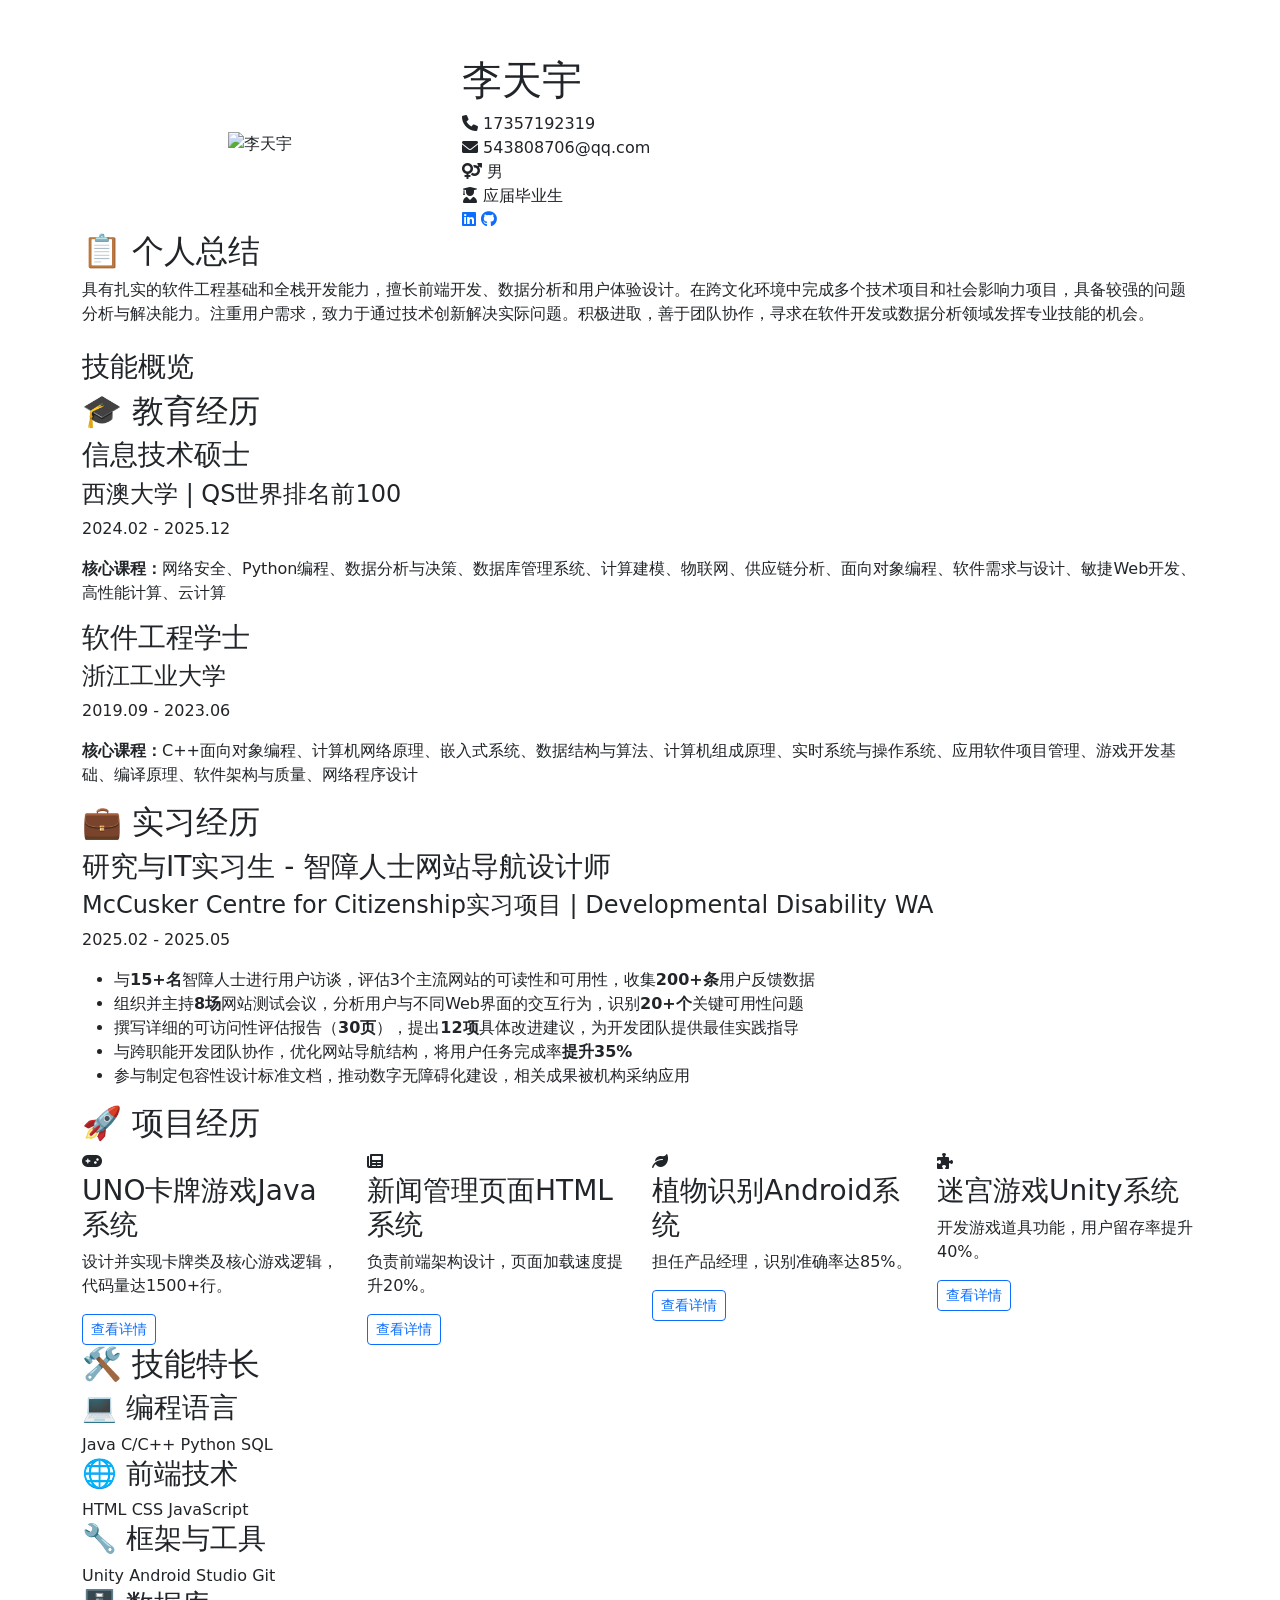
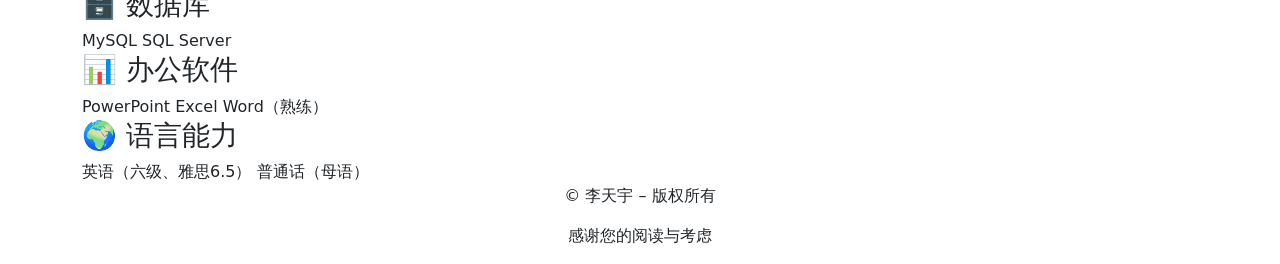
==== index.html @ e93a4bd9 "Update index.html" ====
<!DOCTYPE html>
<html lang="zh-CN">
<head>
    <meta charset="UTF-8">
    <meta name="viewport" content="width=device-width, initial-scale=1.0">
    <title>李天宇 - 个人简历</title>
    <!-- Bootstrap CSS -->
    <link href="https://cdn.jsdelivr.net/npm/bootstrap@5.3.0-alpha1/dist/css/bootstrap.min.css" rel="stylesheet">
    <!-- Font Awesome -->
    <link rel="stylesheet" href="https://cdnjs.cloudflare.com/ajax/libs/font-awesome/6.0.0/css/all.min.css">
    <!-- Custom CSS -->
    <link rel="stylesheet" href="css/style.css">
    <link rel="stylesheet" href="css/cv.css">
</head>
<body>
    <nav class="navbar navbar-expand-lg navbar-dark">
        <div class="container">
            <a class="navbar-brand" href="index.html">个人简历</a>
            <button class="navbar-toggler" type="button" data-bs-toggle="collapse" data-bs-target="#navbarNav" aria-controls="navbarNav" aria-expanded="false" aria-label="Toggle navigation">
                <span class="navbar-toggler-icon"></span>
            </button>
            <div class="collapse navbar-collapse" id="navbarNav">
                <ul class="navbar-nav ms-auto">
                    <li class="nav-item">
                        <a class="nav-link active" href="index.html">中文简历</a>
                    </li>
                    <li class="nav-item">
                        <a class="nav-link" href="cv.html">English CV</a>
                    </li>
                </ul>
            </div>
        </div>
    </nav>

    <div class="cv-container">
        <header class="cv-header">
            <div class="container">
                <div class="row align-items-center">
                    <div class="col-md-4 text-center">
                        <div class="profile-image-container">
                            <img src="img/profile.jpg" alt="李天宇" class="profile-image" id="profileImageCn">
                        </div>
                    </div>
                    <div class="col-md-8">
                        <h1 class="cv-name">李天宇</h1>
                        <div class="contact-info">
                            <div class="contact-item">
                                <i class="fas fa-phone"></i>
                                <span>17357192319</span>
                            </div>
                            <div class="contact-item">
                                <i class="fas fa-envelope"></i>
                                <span>543808706@qq.com</span>
                            </div>
                            <div class="contact-item">
                                <i class="fas fa-venus-mars"></i>
                                <span>男</span>
                            </div>
                            <div class="contact-item">
                                <i class="fas fa-user-graduate"></i>
                                <span>应届毕业生</span>
                            </div>
                        </div>
                        <div class="social-links">
                            <a href="#" class="social-link" title="LinkedIn"><i class="fab fa-linkedin"></i></a>
                            <a href="#" class="social-link" title="GitHub"><i class="fab fa-github"></i></a>
                        </div>
                    </div>
                </div>
            </div>
        </header>

        <main class="cv-main">
            <div class="container">
                <div class="row">
                    <div class="col-lg-12">
                        <section class="cv-section" id="personal-summary">
                            <h2 class="section-title">📋 个人总结</h2>
                            <div class="section-content">
                                <p>具有扎实的软件工程基础和全栈开发能力，擅长前端开发、数据分析和用户体验设计。在跨文化环境中完成多个技术项目和社会影响力项目，具备较强的问题分析与解决能力。注重用户需求，致力于通过技术创新解决实际问题。积极进取，善于团队协作，寻求在软件开发或数据分析领域发挥专业技能的机会。</p>
                                
                                <div class="skills-visualization mt-4">
                                    <h3>技能概览</h3>
                                    <div class="skill-bars" id="skillBarsCn">
                                        <!-- Skill bars will be generated by JavaScript -->
                                    </div>
                                </div>
                            </div>
                        </section>

                        <section class="cv-section" id="education">
                            <h2 class="section-title">🎓 教育经历</h2>
                            <div class="section-content">
                                <div class="timeline">
                                    <div class="timeline-item">
                                        <div class="timeline-marker"></div>
                                        <div class="timeline-content">
                                            <h3>信息技术硕士</h3>
                                            <h4>西澳大学 | QS世界排名前100</h4>
                                            <p class="timeline-date">2024.02 - 2025.12</p>
                                            <p><strong>核心课程：</strong>网络安全、Python编程、数据分析与决策、数据库管理系统、计算建模、物联网、供应链分析、面向对象编程、软件需求与设计、敏捷Web开发、高性能计算、云计算</p>
                                        </div>
                                    </div>
                                    <div class="timeline-item">
                                        <div class="timeline-marker"></div>
                                        <div class="timeline-content">
                                            <h3>软件工程学士</h3>
                                            <h4>浙江工业大学</h4>
                                            <p class="timeline-date">2019.09 - 2023.06</p>
                                            <p><strong>核心课程：</strong>C++面向对象编程、计算机网络原理、嵌入式系统、数据结构与算法、计算机组成原理、实时系统与操作系统、应用软件项目管理、游戏开发基础、编译原理、软件架构与质量、网络程序设计</p>
                                        </div>
                                    </div>
                                </div>
                            </div>
                        </section>

                        <section class="cv-section" id="work-experience">
                            <h2 class="section-title">💼 实习经历</h2>
                            <div class="section-content">
                                <div class="experience-item">
                                    <div class="experience-header">
                                        <h3>研究与IT实习生 - 智障人士网站导航设计师</h3>
                                        <h4>McCusker Centre for Citizenship实习项目 | Developmental Disability WA</h4>
                                        <p class="experience-date">2025.02 - 2025.05</p>
                                    </div>
                                    <ul class="experience-details">
                                        <li>与<strong>15+名</strong>智障人士进行用户访谈，评估3个主流网站的可读性和可用性，收集<strong>200+条</strong>用户反馈数据</li>
                                        <li>组织并主持<strong>8场</strong>网站测试会议，分析用户与不同Web界面的交互行为，识别<strong>20+个</strong>关键可用性问题</li>
                                        <li>撰写详细的可访问性评估报告（<strong>30页</strong>），提出<strong>12项</strong>具体改进建议，为开发团队提供最佳实践指导</li>
                                        <li>与跨职能开发团队协作，优化网站导航结构，将用户任务完成率<strong>提升35%</strong></li>
                                        <li>参与制定包容性设计标准文档，推动数字无障碍化建设，相关成果被机构采纳应用</li>
                                    </ul>
                                </div>
                            </div>
                        </section>

                        <section class="cv-section" id="projects">
                            <h2 class="section-title">🚀 项目经历</h2>
                            <div class="section-content">
                                <div class="row project-gallery">
                                    <div class="col-md-6 col-lg-3">
                                        <div class="project-card" data-project="uno">
                                            <div class="project-icon">
                                                <i class="fas fa-gamepad"></i>
                                            </div>
                                            <h3>UNO卡牌游戏Java系统</h3>
                                            <p class="project-preview">设计并实现卡牌类及核心游戏逻辑，代码量达1500+行。</p>
                                            <button class="btn btn-outline-primary btn-sm project-details-btn">查看详情</button>
                                        </div>
                                    </div>
                                    <div class="col-md-6 col-lg-3">
                                        <div class="project-card" data-project="news">
                                            <div class="project-icon">
                                                <i class="fas fa-newspaper"></i>
                                            </div>
                                            <h3>新闻管理页面HTML系统</h3>
                                            <p class="project-preview">负责前端架构设计，页面加载速度提升20%。</p>
                                            <button class="btn btn-outline-primary btn-sm project-details-btn">查看详情</button>
                                        </div>
                                    </div>
                                    <div class="col-md-6 col-lg-3">
                                        <div class="project-card" data-project="plant">
                                            <div class="project-icon">
                                                <i class="fas fa-leaf"></i>
                                            </div>
                                            <h3>植物识别Android系统</h3>
                                            <p class="project-preview">担任产品经理，识别准确率达85%。</p>
                                            <button class="btn btn-outline-primary btn-sm project-details-btn">查看详情</button>
                                        </div>
                                    </div>
                                    <div class="col-md-6 col-lg-3">
                                        <div class="project-card" data-project="maze">
                                            <div class="project-icon">
                                                <i class="fas fa-puzzle-piece"></i>
                                            </div>
                                            <h3>迷宫游戏Unity系统</h3>
                                            <p class="project-preview">开发游戏道具功能，用户留存率提升40%。</p>
                                            <button class="btn btn-outline-primary btn-sm project-details-btn">查看详情</button>
                                        </div>
                                    </div>
                                </div>
                                
                                <!-- Project Details Modal -->
                                <div class="modal fade" id="projectModalCn" tabindex="-1" aria-labelledby="projectModalLabelCn" aria-hidden="true">
                                    <div class="modal-dialog modal-lg">
                                        <div class="modal-content">
                                            <div class="modal-header">
                                                <h5 class="modal-title" id="projectModalLabelCn">项目详情</h5>
                                                <button type="button" class="btn-close" data-bs-dismiss="modal" aria-label="Close"></button>
                                            </div>
                                            <div class="modal-body" id="projectModalBodyCn">
                                                <!-- Project details will be loaded here -->
                                            </div>
                                        </div>
                                    </div>
                                </div>
                            </div>
                        </section>

                        <section class="cv-section" id="skills">
                            <h2 class="section-title">🛠 技能特长</h2>
                            <div class="section-content">
                                <div class="skills-container">
                                    <div class="skill-category">
                                        <h3>💻 编程语言</h3>
                                        <div class="skill-tags">
                                            <span class="skill-tag">Java</span>
                                            <span class="skill-tag">C/C++</span>
                                            <span class="skill-tag">Python</span>
                                            <span class="skill-tag">SQL</span>
                                        </div>
                                    </div>
                                    <div class="skill-category">
                                        <h3>🌐 前端技术</h3>
                                        <div class="skill-tags">
                                            <span class="skill-tag">HTML</span>
                                            <span class="skill-tag">CSS</span>
                                            <span class="skill-tag">JavaScript</span>
                                        </div>
                                    </div>
                                    <div class="skill-category">
                                        <h3>🔧 框架与工具</h3>
                                        <div class="skill-tags">
                                            <span class="skill-tag">Unity</span>
                                            <span class="skill-tag">Android Studio</span>
                                            <span class="skill-tag">Git</span>
                                        </div>
                                    </div>
                                    <div class="skill-category">
                                        <h3>🗄 数据库</h3>
                                        <div class="skill-tags">
                                            <span class="skill-tag">MySQL</span>
                                            <span class="skill-tag">SQL Server</span>
                                        </div>
                                    </div>
                                    <div class="skill-category">
                                        <h3>📊 办公软件</h3>
                                        <div class="skill-tags">
                                            <span class="skill-tag">PowerPoint</span>
                                            <span class="skill-tag">Excel</span>
                                            <span class="skill-tag">Word（熟练）</span>
                                        </div>
                                    </div>
                                    <div class="skill-category">
                                        <h3>🌍 语言能力</h3>
                                        <div class="skill-tags">
                                            <span class="skill-tag">英语（六级、雅思6.5）</span>
                                            <span class="skill-tag">普通话（母语）</span>
                                        </div>
                                    </div>
                                </div>
                                </div>
                            </div>
                        </section>
                    </div>
                </div>
            </div>
        </main>

        <footer class="footer">
            <div class="container text-center">
                <p>&copy; 李天宇 – 版权所有</p>
                <p class="mt-2">感谢您的阅读与考虑</p>
            </div>
        </footer>
    </div>

    <!-- Bootstrap JS Bundle with Popper -->
    <script src="https://cdn.jsdelivr.net/npm/bootstrap@5.3.0-alpha1/dist/js/bootstrap.bundle.min.js"></script>
    <!-- jQuery -->
    <script src="https://code.jquery.com/jquery-3.6.0.min.js"></script>
    <!-- Custom JS -->
    <script src="js/index.js"></script>
</body>

</html>
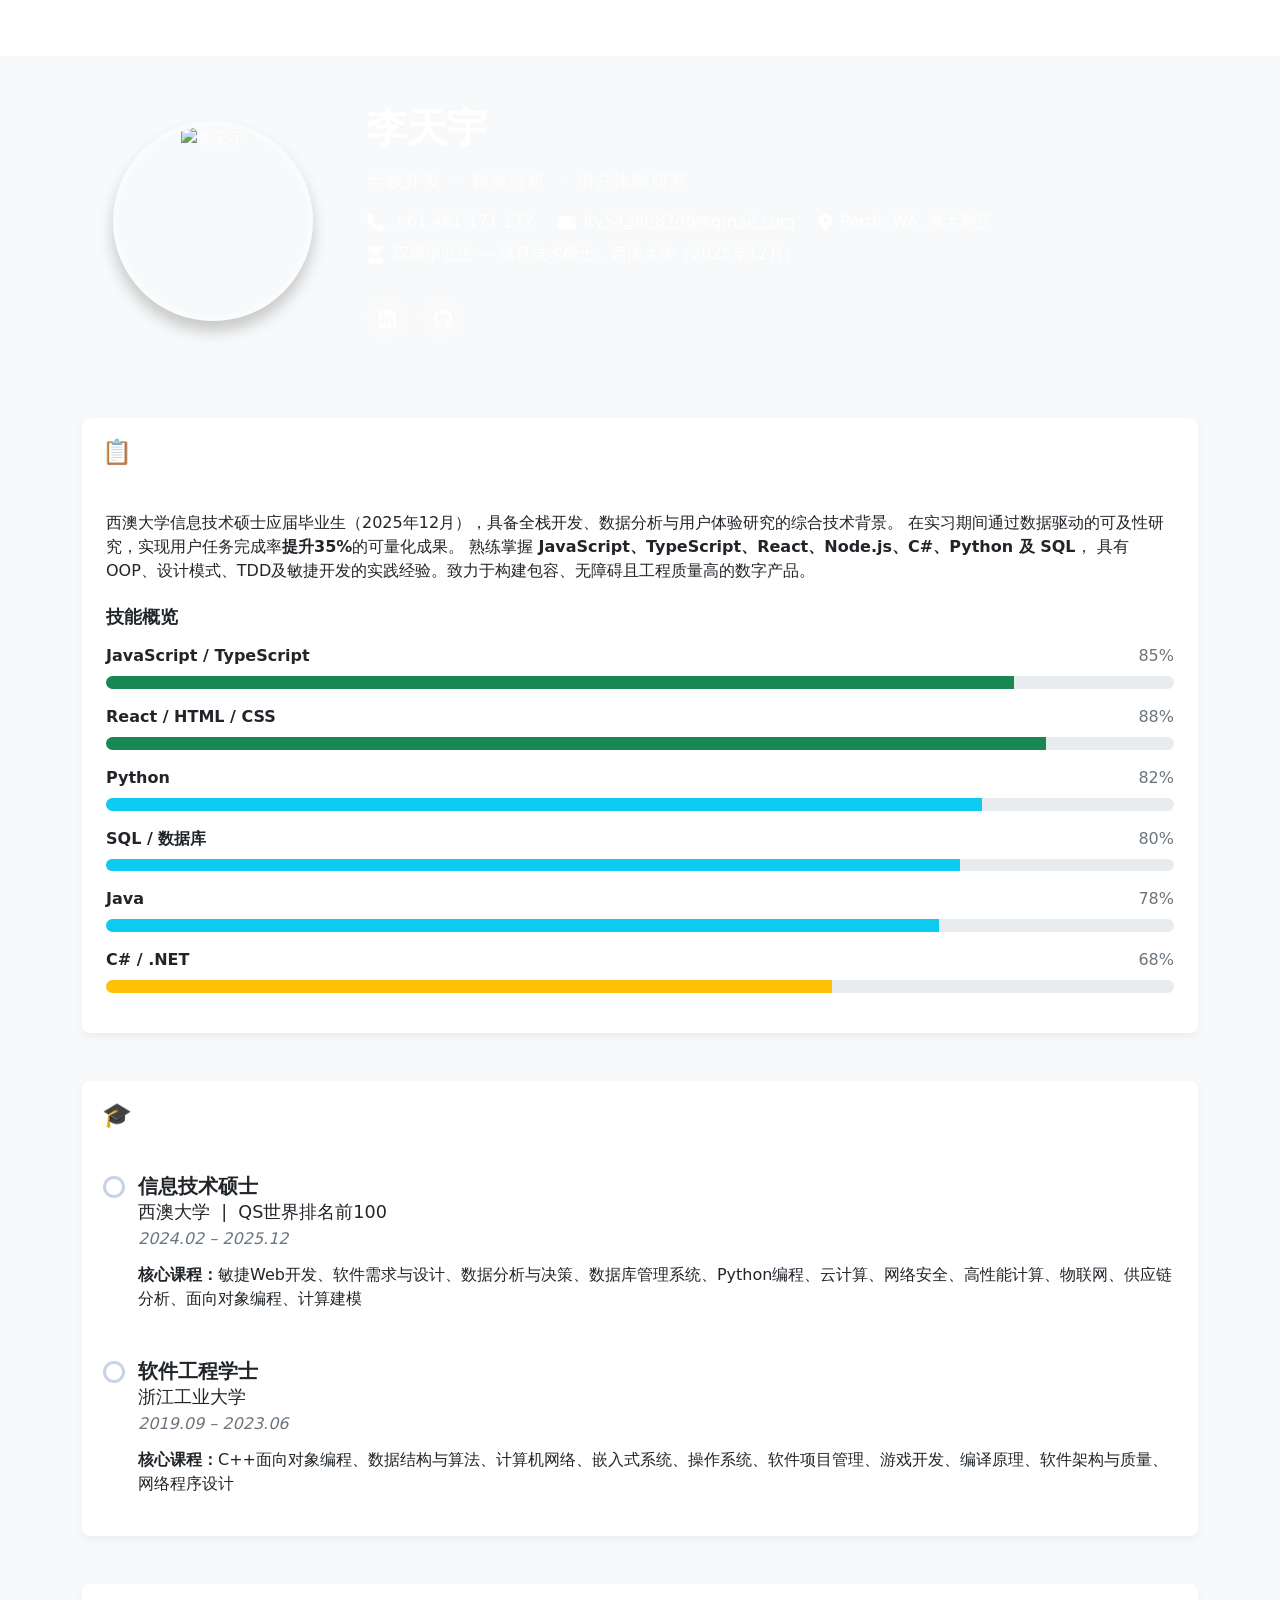
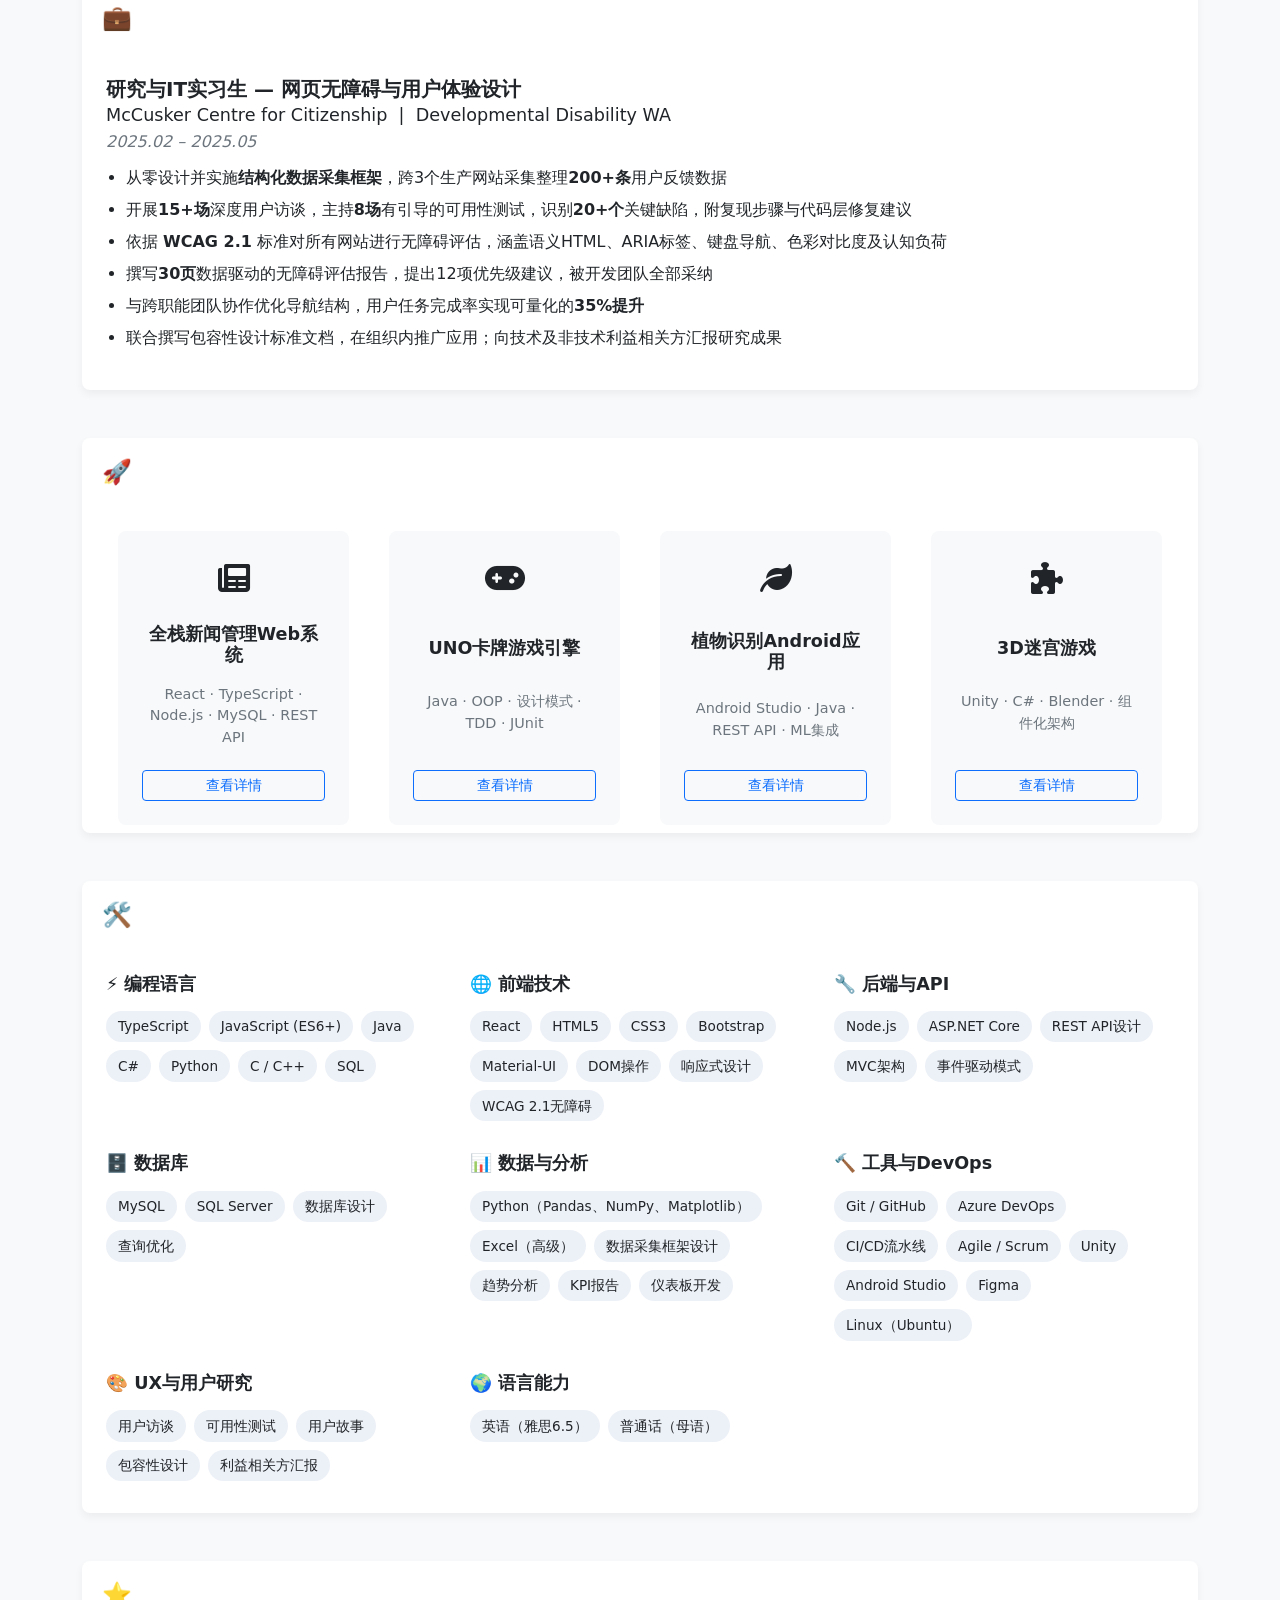
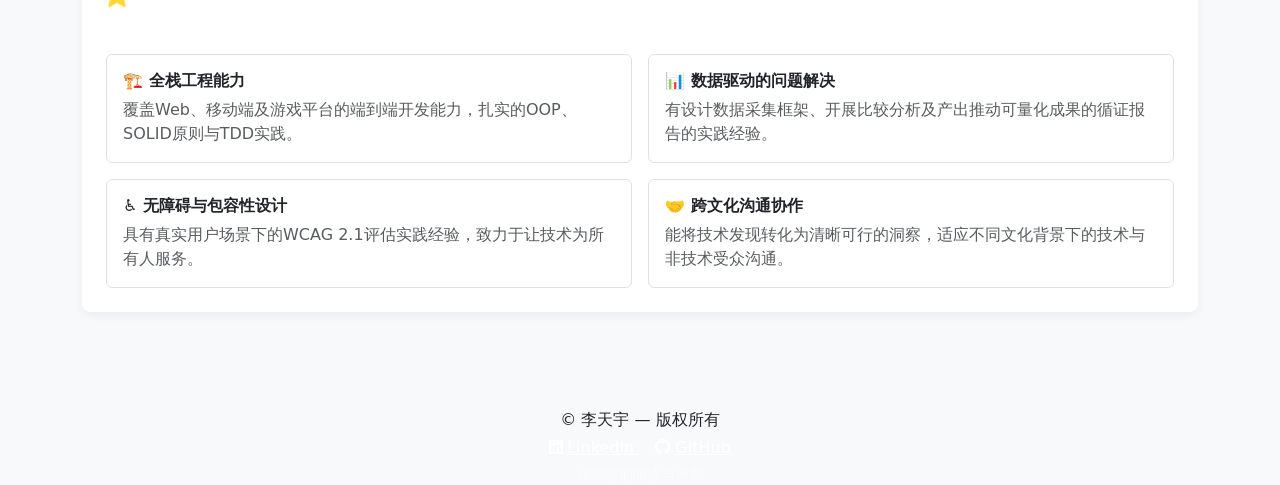
==== commit 8919bb88: "Update print statement from 'Hello' to 'Goodbye'" ====
--- a/index.html
+++ b/index.html
@@ -4,11 +4,8 @@
     <meta charset="UTF-8">
     <meta name="viewport" content="width=device-width, initial-scale=1.0">
     <title>李天宇 - 个人简历</title>
-    <!-- Bootstrap CSS -->
     <link href="https://cdn.jsdelivr.net/npm/bootstrap@5.3.0-alpha1/dist/css/bootstrap.min.css" rel="stylesheet">
-    <!-- Font Awesome -->
     <link rel="stylesheet" href="https://cdnjs.cloudflare.com/ajax/libs/font-awesome/6.0.0/css/all.min.css">
-    <!-- Custom CSS -->
     <link rel="stylesheet" href="css/style.css">
     <link rel="stylesheet" href="css/cv.css">
 </head>
@@ -16,17 +13,14 @@
     <nav class="navbar navbar-expand-lg navbar-dark">
         <div class="container">
             <a class="navbar-brand" href="index.html">个人简历</a>
-            <button class="navbar-toggler" type="button" data-bs-toggle="collapse" data-bs-target="#navbarNav" aria-controls="navbarNav" aria-expanded="false" aria-label="Toggle navigation">
+            <button class="navbar-toggler" type="button" data-bs-toggle="collapse" data-bs-target="#navbarNav"
+                aria-controls="navbarNav" aria-expanded="false" aria-label="Toggle navigation">
                 <span class="navbar-toggler-icon"></span>
             </button>
             <div class="collapse navbar-collapse" id="navbarNav">
                 <ul class="navbar-nav ms-auto">
-                    <li class="nav-item">
-                        <a class="nav-link active" href="index.html">中文简历</a>
-                    </li>
-                    <li class="nav-item">
-                        <a class="nav-link" href="cv.html">English CV</a>
-                    </li>
+                    <li class="nav-item"><a class="nav-link active" href="index.html">中文简历</a></li>
+                    <li class="nav-item"><a class="nav-link" href="cv.html">English CV</a></li>
                 </ul>
             </div>
         </div>
@@ -36,34 +30,39 @@
         <header class="cv-header">
             <div class="container">
                 <div class="row align-items-center">
-                    <div class="col-md-4 text-center">
+                    <div class="col-md-3 text-center mb-3 mb-md-0">
                         <div class="profile-image-container">
                             <img src="img/profile.jpg" alt="李天宇" class="profile-image" id="profileImageCn">
                         </div>
                     </div>
-                    <div class="col-md-8">
+                    <div class="col-md-9">
                         <h1 class="cv-name">李天宇</h1>
+                        <p class="cv-tagline mb-3">全栈开发 &nbsp;·&nbsp; 数据分析 &nbsp;·&nbsp; 用户体验研究</p>
                         <div class="contact-info">
                             <div class="contact-item">
                                 <i class="fas fa-phone"></i>
-                                <span>17357192319</span>
+                                <span>+61 461 171 177</span>
                             </div>
                             <div class="contact-item">
                                 <i class="fas fa-envelope"></i>
-                                <span>543808706@qq.com</span>
+                                <a href="mailto:lty543808706@gmail.com" style="color:inherit;">lty543808706@gmail.com</a>
                             </div>
                             <div class="contact-item">
-                                <i class="fas fa-venus-mars"></i>
-                                <span>男</span>
+                                <i class="fas fa-map-marker-alt"></i>
+                                <span>Perth, WA, 澳大利亚</span>
                             </div>
                             <div class="contact-item">
                                 <i class="fas fa-user-graduate"></i>
-                                <span>应届毕业生</span>
+                                <span>应届毕业生 — 信息技术硕士，西澳大学（2025年12月）</span>
                             </div>
                         </div>
-                        <div class="social-links">
-                            <a href="#" class="social-link" title="LinkedIn"><i class="fab fa-linkedin"></i></a>
-                            <a href="#" class="social-link" title="GitHub"><i class="fab fa-github"></i></a>
+                        <div class="social-links mt-2">
+                            <a href="https://www.linkedin.com/in/tianyu-li-7a562b31b" target="_blank" rel="noopener" class="social-link" title="LinkedIn">
+                                <i class="fab fa-linkedin"></i>
+                            </a>
+                            <a href="https://github.com/543808706" target="_blank" rel="noopener" class="social-link" title="GitHub — 543808706 (lty)">
+                                <i class="fab fa-github"></i>
+                            </a>
                         </div>
                     </div>
                 </div>
@@ -74,20 +73,25 @@
             <div class="container">
                 <div class="row">
                     <div class="col-lg-12">
-                        <section class="cv-section" id="personal-summary">
+
+                        <!-- 个人总结 -->
+                        <section class="cv-section fade-in" id="personal-summary">
                             <h2 class="section-title">📋 个人总结</h2>
                             <div class="section-content">
-                                <p>具有扎实的软件工程基础和全栈开发能力，擅长前端开发、数据分析和用户体验设计。在跨文化环境中完成多个技术项目和社会影响力项目，具备较强的问题分析与解决能力。注重用户需求，致力于通过技术创新解决实际问题。积极进取，善于团队协作，寻求在软件开发或数据分析领域发挥专业技能的机会。</p>
-                                
+                                <p>
+                                    西澳大学信息技术硕士应届毕业生（2025年12月），具备全栈开发、数据分析与用户体验研究的综合技术背景。
+                                    在实习期间通过数据驱动的可及性研究，实现用户任务完成率<strong>提升35%</strong>的可量化成果。
+                                    熟练掌握 <strong>JavaScript、TypeScript、React、Node.js、C#、Python 及 SQL</strong>，
+                                    具有OOP、设计模式、TDD及敏捷开发的实践经验。致力于构建包容、无障碍且工程质量高的数字产品。
+                                </p>
                                 <div class="skills-visualization mt-4">
                                     <h3>技能概览</h3>
-                                    <div class="skill-bars" id="skillBarsCn">
-                                        <!-- Skill bars will be generated by JavaScript -->
-                                    </div>
-                                </div>
-                            </div>
-                        </section>
-
+                                    <div class="skill-bars" id="skillBarsCn"></div>
+                                </div>
+                            </div>
+                        </section>
+
+                        <!-- 教育经历 -->
                         <section class="cv-section" id="education">
                             <h2 class="section-title">🎓 教育经历</h2>
                             <div class="section-content">
@@ -96,9 +100,9 @@
                                         <div class="timeline-marker"></div>
                                         <div class="timeline-content">
                                             <h3>信息技术硕士</h3>
-                                            <h4>西澳大学 | QS世界排名前100</h4>
-                                            <p class="timeline-date">2024.02 - 2025.12</p>
-                                            <p><strong>核心课程：</strong>网络安全、Python编程、数据分析与决策、数据库管理系统、计算建模、物联网、供应链分析、面向对象编程、软件需求与设计、敏捷Web开发、高性能计算、云计算</p>
+                                            <h4>西澳大学 &nbsp;|&nbsp; QS世界排名前100</h4>
+                                            <p class="timeline-date">2024.02 – 2025.12</p>
+                                            <p><strong>核心课程：</strong>敏捷Web开发、软件需求与设计、数据分析与决策、数据库管理系统、Python编程、云计算、网络安全、高性能计算、物联网、供应链分析、面向对象编程、计算建模</p>
                                         </div>
                                     </div>
                                     <div class="timeline-item">
@@ -106,81 +110,75 @@
                                         <div class="timeline-content">
                                             <h3>软件工程学士</h3>
                                             <h4>浙江工业大学</h4>
-                                            <p class="timeline-date">2019.09 - 2023.06</p>
-                                            <p><strong>核心课程：</strong>C++面向对象编程、计算机网络原理、嵌入式系统、数据结构与算法、计算机组成原理、实时系统与操作系统、应用软件项目管理、游戏开发基础、编译原理、软件架构与质量、网络程序设计</p>
-                                        </div>
-                                    </div>
-                                </div>
-                            </div>
-                        </section>
-
+                                            <p class="timeline-date">2019.09 – 2023.06</p>
+                                            <p><strong>核心课程：</strong>C++面向对象编程、数据结构与算法、计算机网络、嵌入式系统、操作系统、软件项目管理、游戏开发、编译原理、软件架构与质量、网络程序设计</p>
+                                        </div>
+                                    </div>
+                                </div>
+                            </div>
+                        </section>
+
+                        <!-- 实习经历 -->
                         <section class="cv-section" id="work-experience">
                             <h2 class="section-title">💼 实习经历</h2>
                             <div class="section-content">
                                 <div class="experience-item">
                                     <div class="experience-header">
-                                        <h3>研究与IT实习生 - 智障人士网站导航设计师</h3>
-                                        <h4>McCusker Centre for Citizenship实习项目 | Developmental Disability WA</h4>
-                                        <p class="experience-date">2025.02 - 2025.05</p>
+                                        <h3>研究与IT实习生 — 网页无障碍与用户体验设计</h3>
+                                        <h4>McCusker Centre for Citizenship &nbsp;|&nbsp; Developmental Disability WA</h4>
+                                        <p class="experience-date">2025.02 – 2025.05</p>
                                     </div>
                                     <ul class="experience-details">
-                                        <li>与<strong>15+名</strong>智障人士进行用户访谈，评估3个主流网站的可读性和可用性，收集<strong>200+条</strong>用户反馈数据</li>
-                                        <li>组织并主持<strong>8场</strong>网站测试会议，分析用户与不同Web界面的交互行为，识别<strong>20+个</strong>关键可用性问题</li>
-                                        <li>撰写详细的可访问性评估报告（<strong>30页</strong>），提出<strong>12项</strong>具体改进建议，为开发团队提供最佳实践指导</li>
-                                        <li>与跨职能开发团队协作，优化网站导航结构，将用户任务完成率<strong>提升35%</strong></li>
-                                        <li>参与制定包容性设计标准文档，推动数字无障碍化建设，相关成果被机构采纳应用</li>
+                                        <li>从零设计并实施<strong>结构化数据采集框架</strong>，跨3个生产网站采集整理<strong>200+条</strong>用户反馈数据</li>
+                                        <li>开展<strong>15+场</strong>深度用户访谈，主持<strong>8场</strong>有引导的可用性测试，识别<strong>20+个</strong>关键缺陷，附复现步骤与代码层修复建议</li>
+                                        <li>依据 <strong>WCAG 2.1</strong> 标准对所有网站进行无障碍评估，涵盖语义HTML、ARIA标签、键盘导航、色彩对比度及认知负荷</li>
+                                        <li>撰写<strong>30页</strong>数据驱动的无障碍评估报告，提出12项优先级建议，被开发团队全部采纳</li>
+                                        <li>与跨职能团队协作优化导航结构，用户任务完成率实现可量化的<strong>35%提升</strong></li>
+                                        <li>联合撰写包容性设计标准文档，在组织内推广应用；向技术及非技术利益相关方汇报研究成果</li>
                                     </ul>
                                 </div>
                             </div>
                         </section>
 
+                        <!-- 项目经历 -->
                         <section class="cv-section" id="projects">
                             <h2 class="section-title">🚀 项目经历</h2>
                             <div class="section-content">
                                 <div class="row project-gallery">
                                     <div class="col-md-6 col-lg-3">
+                                        <div class="project-card" data-project="news">
+                                            <div class="project-icon"><i class="fas fa-newspaper"></i></div>
+                                            <h3>全栈新闻管理Web系统</h3>
+                                            <p class="project-preview">React · TypeScript · Node.js · MySQL · REST API</p>
+                                            <button class="btn btn-outline-primary btn-sm project-details-btn">查看详情</button>
+                                        </div>
+                                    </div>
+                                    <div class="col-md-6 col-lg-3">
                                         <div class="project-card" data-project="uno">
-                                            <div class="project-icon">
-                                                <i class="fas fa-gamepad"></i>
-                                            </div>
-                                            <h3>UNO卡牌游戏Java系统</h3>
-                                            <p class="project-preview">设计并实现卡牌类及核心游戏逻辑，代码量达1500+行。</p>
-                                            <button class="btn btn-outline-primary btn-sm project-details-btn">查看详情</button>
-                                        </div>
-                                    </div>
-                                    <div class="col-md-6 col-lg-3">
-                                        <div class="project-card" data-project="news">
-                                            <div class="project-icon">
-                                                <i class="fas fa-newspaper"></i>
-                                            </div>
-                                            <h3>新闻管理页面HTML系统</h3>
-                                            <p class="project-preview">负责前端架构设计，页面加载速度提升20%。</p>
+                                            <div class="project-icon"><i class="fas fa-gamepad"></i></div>
+                                            <h3>UNO卡牌游戏引擎</h3>
+                                            <p class="project-preview">Java · OOP · 设计模式 · TDD · JUnit</p>
                                             <button class="btn btn-outline-primary btn-sm project-details-btn">查看详情</button>
                                         </div>
                                     </div>
                                     <div class="col-md-6 col-lg-3">
                                         <div class="project-card" data-project="plant">
-                                            <div class="project-icon">
-                                                <i class="fas fa-leaf"></i>
-                                            </div>
-                                            <h3>植物识别Android系统</h3>
-                                            <p class="project-preview">担任产品经理，识别准确率达85%。</p>
+                                            <div class="project-icon"><i class="fas fa-leaf"></i></div>
+                                            <h3>植物识别Android应用</h3>
+                                            <p class="project-preview">Android Studio · Java · REST API · ML集成</p>
                                             <button class="btn btn-outline-primary btn-sm project-details-btn">查看详情</button>
                                         </div>
                                     </div>
                                     <div class="col-md-6 col-lg-3">
                                         <div class="project-card" data-project="maze">
-                                            <div class="project-icon">
-                                                <i class="fas fa-puzzle-piece"></i>
-                                            </div>
-                                            <h3>迷宫游戏Unity系统</h3>
-                                            <p class="project-preview">开发游戏道具功能，用户留存率提升40%。</p>
+                                            <div class="project-icon"><i class="fas fa-puzzle-piece"></i></div>
+                                            <h3>3D迷宫游戏</h3>
+                                            <p class="project-preview">Unity · C# · Blender · 组件化架构</p>
                                             <button class="btn btn-outline-primary btn-sm project-details-btn">查看详情</button>
                                         </div>
                                     </div>
                                 </div>
-                                
-                                <!-- Project Details Modal -->
+
                                 <div class="modal fade" id="projectModalCn" tabindex="-1" aria-labelledby="projectModalLabelCn" aria-hidden="true">
                                     <div class="modal-dialog modal-lg">
                                         <div class="modal-content">
@@ -188,70 +186,140 @@
                                                 <h5 class="modal-title" id="projectModalLabelCn">项目详情</h5>
                                                 <button type="button" class="btn-close" data-bs-dismiss="modal" aria-label="Close"></button>
                                             </div>
-                                            <div class="modal-body" id="projectModalBodyCn">
-                                                <!-- Project details will be loaded here -->
-                                            </div>
-                                        </div>
-                                    </div>
-                                </div>
-                            </div>
-                        </section>
-
+                                            <div class="modal-body" id="projectModalBodyCn"></div>
+                                        </div>
+                                    </div>
+                                </div>
+                            </div>
+                        </section>
+
+                        <!-- 技能特长 -->
                         <section class="cv-section" id="skills">
                             <h2 class="section-title">🛠 技能特长</h2>
                             <div class="section-content">
                                 <div class="skills-container">
                                     <div class="skill-category">
-                                        <h3>💻 编程语言</h3>
-                                        <div class="skill-tags">
+                                        <h3>⚡ 编程语言</h3>
+                                        <div class="skill-tags">
+                                            <span class="skill-tag">TypeScript</span>
+                                            <span class="skill-tag">JavaScript (ES6+)</span>
                                             <span class="skill-tag">Java</span>
-                                            <span class="skill-tag">C/C++</span>
+                                            <span class="skill-tag">C#</span>
                                             <span class="skill-tag">Python</span>
+                                            <span class="skill-tag">C / C++</span>
                                             <span class="skill-tag">SQL</span>
                                         </div>
                                     </div>
                                     <div class="skill-category">
                                         <h3>🌐 前端技术</h3>
                                         <div class="skill-tags">
-                                            <span class="skill-tag">HTML</span>
-                                            <span class="skill-tag">CSS</span>
-                                            <span class="skill-tag">JavaScript</span>
-                                        </div>
-                                    </div>
-                                    <div class="skill-category">
-                                        <h3>🔧 框架与工具</h3>
-                                        <div class="skill-tags">
+                                            <span class="skill-tag">React</span>
+                                            <span class="skill-tag">HTML5</span>
+                                            <span class="skill-tag">CSS3</span>
+                                            <span class="skill-tag">Bootstrap</span>
+                                            <span class="skill-tag">Material-UI</span>
+                                            <span class="skill-tag">DOM操作</span>
+                                            <span class="skill-tag">响应式设计</span>
+                                            <span class="skill-tag">WCAG 2.1无障碍</span>
+                                        </div>
+                                    </div>
+                                    <div class="skill-category">
+                                        <h3>🔧 后端与API</h3>
+                                        <div class="skill-tags">
+                                            <span class="skill-tag">Node.js</span>
+                                            <span class="skill-tag">ASP.NET Core</span>
+                                            <span class="skill-tag">REST API设计</span>
+                                            <span class="skill-tag">MVC架构</span>
+                                            <span class="skill-tag">事件驱动模式</span>
+                                        </div>
+                                    </div>
+                                    <div class="skill-category">
+                                        <h3>🗄 数据库</h3>
+                                        <div class="skill-tags">
+                                            <span class="skill-tag">MySQL</span>
+                                            <span class="skill-tag">SQL Server</span>
+                                            <span class="skill-tag">数据库设计</span>
+                                            <span class="skill-tag">查询优化</span>
+                                        </div>
+                                    </div>
+                                    <div class="skill-category">
+                                        <h3>📊 数据与分析</h3>
+                                        <div class="skill-tags">
+                                            <span class="skill-tag">Python（Pandas、NumPy、Matplotlib）</span>
+                                            <span class="skill-tag">Excel（高级）</span>
+                                            <span class="skill-tag">数据采集框架设计</span>
+                                            <span class="skill-tag">趋势分析</span>
+                                            <span class="skill-tag">KPI报告</span>
+                                            <span class="skill-tag">仪表板开发</span>
+                                        </div>
+                                    </div>
+                                    <div class="skill-category">
+                                        <h3>🔨 工具与DevOps</h3>
+                                        <div class="skill-tags">
+                                            <span class="skill-tag">Git / GitHub</span>
+                                            <span class="skill-tag">Azure DevOps</span>
+                                            <span class="skill-tag">CI/CD流水线</span>
+                                            <span class="skill-tag">Agile / Scrum</span>
                                             <span class="skill-tag">Unity</span>
                                             <span class="skill-tag">Android Studio</span>
-                                            <span class="skill-tag">Git</span>
-                                        </div>
-                                    </div>
-                                    <div class="skill-category">
-                                        <h3>🗄 数据库</h3>
-                                        <div class="skill-tags">
-                                            <span class="skill-tag">MySQL</span>
-                                            <span class="skill-tag">SQL Server</span>
-                                        </div>
-                                    </div>
-                                    <div class="skill-category">
-                                        <h3>📊 办公软件</h3>
-                                        <div class="skill-tags">
-                                            <span class="skill-tag">PowerPoint</span>
-                                            <span class="skill-tag">Excel</span>
-                                            <span class="skill-tag">Word（熟练）</span>
+                                            <span class="skill-tag">Figma</span>
+                                            <span class="skill-tag">Linux（Ubuntu）</span>
+                                        </div>
+                                    </div>
+                                    <div class="skill-category">
+                                        <h3>🎨 UX与用户研究</h3>
+                                        <div class="skill-tags">
+                                            <span class="skill-tag">用户访谈</span>
+                                            <span class="skill-tag">可用性测试</span>
+                                            <span class="skill-tag">用户故事</span>
+                                            <span class="skill-tag">包容性设计</span>
+                                            <span class="skill-tag">利益相关方汇报</span>
                                         </div>
                                     </div>
                                     <div class="skill-category">
                                         <h3>🌍 语言能力</h3>
                                         <div class="skill-tags">
-                                            <span class="skill-tag">英语（六级、雅思6.5）</span>
+                                            <span class="skill-tag">英语（雅思6.5）</span>
                                             <span class="skill-tag">普通话（母语）</span>
                                         </div>
                                     </div>
                                 </div>
-                                </div>
-                            </div>
-                        </section>
+                            </div>
+                        </section>
+
+                        <!-- 核心优势 -->
+                        <section class="cv-section" id="key-strengths">
+                            <h2 class="section-title">⭐ 核心优势</h2>
+                            <div class="section-content">
+                                <div class="row g-3">
+                                    <div class="col-md-6">
+                                        <div class="strength-item p-3 rounded border h-100">
+                                            <h5>🏗 全栈工程能力</h5>
+                                            <p class="mb-0 text-muted">覆盖Web、移动端及游戏平台的端到端开发能力，扎实的OOP、SOLID原则与TDD实践。</p>
+                                        </div>
+                                    </div>
+                                    <div class="col-md-6">
+                                        <div class="strength-item p-3 rounded border h-100">
+                                            <h5>📊 数据驱动的问题解决</h5>
+                                            <p class="mb-0 text-muted">有设计数据采集框架、开展比较分析及产出推动可量化成果的循证报告的实践经验。</p>
+                                        </div>
+                                    </div>
+                                    <div class="col-md-6">
+                                        <div class="strength-item p-3 rounded border h-100">
+                                            <h5>♿ 无障碍与包容性设计</h5>
+                                            <p class="mb-0 text-muted">具有真实用户场景下的WCAG 2.1评估实践经验，致力于让技术为所有人服务。</p>
+                                        </div>
+                                    </div>
+                                    <div class="col-md-6">
+                                        <div class="strength-item p-3 rounded border h-100">
+                                            <h5>🤝 跨文化沟通协作</h5>
+                                            <p class="mb-0 text-muted">能将技术发现转化为清晰可行的洞察，适应不同文化背景下的技术与非技术受众沟通。</p>
+                                        </div>
+                                    </div>
+                                </div>
+                            </div>
+                        </section>
+
                     </div>
                 </div>
             </div>
@@ -259,18 +327,22 @@
 
         <footer class="footer">
             <div class="container text-center">
-                <p>&copy; 李天宇 – 版权所有</p>
-                <p class="mt-2">感谢您的阅读与考虑</p>
+                <p class="mb-1">&copy; 李天宇 — 版权所有</p>
+                <p class="mb-1">
+                    <a href="https://www.linkedin.com/in/tianyu-li-7a562b31b" target="_blank" rel="noopener" class="text-white me-3">
+                        <i class="fab fa-linkedin me-1"></i>LinkedIn
+                    </a>
+                    <a href="https://github.com/543808706" target="_blank" rel="noopener" class="text-white">
+                        <i class="fab fa-github me-1"></i>GitHub
+                    </a>
+                </p>
+                <p class="mb-0 text-white-50 small">感谢您的阅读与考虑</p>
             </div>
         </footer>
     </div>
 
-    <!-- Bootstrap JS Bundle with Popper -->
     <script src="https://cdn.jsdelivr.net/npm/bootstrap@5.3.0-alpha1/dist/js/bootstrap.bundle.min.js"></script>
-    <!-- jQuery -->
     <script src="https://code.jquery.com/jquery-3.6.0.min.js"></script>
-    <!-- Custom JS -->
     <script src="js/index.js"></script>
 </body>
-
 </html>
--- a/css/cv.css
+++ b/css/cv.css
@@ -0,0 +1,377 @@
+/* cv.css - Styles for the CV page */
+
+.cv-container {
+  background-color: #f8f9fa;
+}
+
+/* Header styles */
+.cv-header {
+  background: linear-gradient(135deg, var(--primary-color), var(--secondary-color));
+  color: white;
+  padding: 3rem 0;
+  margin-bottom: 2rem;
+}
+
+.profile-image-container {
+  position: relative;
+  width: 200px;
+  height: 200px;
+  margin: 0 auto;
+  border: 5px solid rgba(255, 255, 255, 0.3);
+  border-radius: 50%;
+  overflow: hidden;
+  box-shadow: 0 10px 15px rgba(0, 0, 0, 0.2);
+  cursor: pointer;
+  transition: transform 0.3s ease;
+}
+
+.profile-image-container:hover {
+  transform: scale(1.05);
+}
+
+.profile-image {
+  width: 100%;
+  height: 100%;
+  object-fit: cover;
+}
+
+.cv-name {
+  font-family: var(--font-heading);
+  font-weight: bold;
+  font-size: 2.5rem;
+  margin-bottom: 1rem;
+}
+
+.contact-info {
+  display: flex;
+  flex-wrap: wrap;
+  margin-bottom: 1.5rem;
+}
+
+.contact-item {
+  display: flex;
+  align-items: center;
+  margin-right: 1.5rem;
+  margin-bottom: 0.5rem;
+}
+
+.contact-item i {
+  margin-right: 0.5rem;
+  font-size: 1.1rem;
+}
+
+.social-links {
+  display: flex;
+}
+
+.social-link {
+  display: flex;
+  align-items: center;
+  justify-content: center;
+  width: 40px;
+  height: 40px;
+  background-color: rgba(255, 255, 255, 0.2);
+  border-radius: 50%;
+  margin-right: 1rem;
+  color: white;
+  font-size: 1.2rem;
+  transition: all var(--transition-speed);
+}
+
+.social-link:hover {
+  background-color: white;
+  color: var(--primary-color);
+  transform: translateY(-3px);
+}
+
+/* Main content styles */
+.cv-main {
+  padding: 0 0 3rem;
+}
+
+.cv-section {
+  margin-bottom: 3rem;
+  background-color: white;
+  border-radius: 0.5rem;
+  overflow: hidden;
+  box-shadow: 0 4px 8px rgba(0, 0, 0, 0.05);
+}
+
+.section-title {
+  font-family: var(--font-heading);
+  font-weight: bold;
+  font-size: 1.5rem;
+  padding: 1.25rem;
+  margin: 0;
+  background-color: var(--primary-color);
+  color: white;
+}
+
+.section-content {
+  padding: 1.5rem;
+}
+
+/* Timeline styles */
+.timeline {
+  position: relative;
+  padding-left: 2rem;
+}
+
+.timeline::before {
+  content: '';
+  position: absolute;
+  top: 0;
+  bottom: 0;
+  left: 0.5rem;
+  width: 2px;
+  background-color: var(--primary-color);
+}
+
+.timeline-item {
+  position: relative;
+  padding-bottom: 2rem;
+}
+
+.timeline-item:last-child {
+  padding-bottom: 0;
+}
+
+.timeline-marker {
+  position: absolute;
+  width: 1rem;
+  height: 1rem;
+  left: -2rem;
+  top: 0.3rem;
+  border-radius: 50%;
+  background-color: var(--primary-color);
+  box-shadow: 0 0 0 3px rgba(74, 107, 175, 0.3);
+}
+
+.timeline-content h3 {
+  font-size: 1.25rem;
+  font-weight: bold;
+  margin-bottom: 0.25rem;
+  color: var(--primary-color);
+}
+
+.timeline-content h4 {
+  font-size: 1.1rem;
+  margin-bottom: 0.25rem;
+  color: var(--secondary-color);
+}
+
+.timeline-date {
+  font-style: italic;
+  color: #6c757d;
+  margin-bottom: 0.75rem;
+}
+
+/* Work Experience styles */
+.experience-item {
+  margin-bottom: 2rem;
+}
+
+.experience-item:last-child {
+  margin-bottom: 0;
+}
+
+.experience-header h3 {
+  font-size: 1.25rem;
+  font-weight: bold;
+  margin-bottom: 0.25rem;
+  color: var(--primary-color);
+}
+
+.experience-header h4 {
+  font-size: 1.1rem;
+  margin-bottom: 0.25rem;
+  color: var(--secondary-color);
+}
+
+.experience-date {
+  font-style: italic;
+  color: #6c757d;
+  margin-bottom: 0.75rem;
+}
+
+.experience-details {
+  padding-left: 1.25rem;
+}
+
+.experience-details li {
+  margin-bottom: 0.5rem;
+}
+
+/* Project styles */
+.project-gallery {
+  margin: -0.5rem;
+}
+
+.project-card {
+  background-color: #f8f9fa;
+  padding: 1.5rem;
+  border-radius: 0.5rem;
+  margin: 0.5rem;
+  text-align: center;
+  transition: all var(--transition-speed);
+  height: 100%;
+  display: flex;
+  flex-direction: column;
+  justify-content: space-between;
+}
+
+.project-card:hover {
+  transform: translateY(-5px);
+  box-shadow: 0 8px 15px rgba(0, 0, 0, 0.1);
+}
+
+.project-icon {
+  font-size: 2rem;
+  color: var(--primary-color);
+  margin-bottom: 1rem;
+}
+
+.project-card h3 {
+  font-size: 1.1rem;
+  font-weight: bold;
+  margin-bottom: 0.75rem;
+}
+
+.project-preview {
+  font-size: 0.9rem;
+  color: #6c757d;
+  margin-bottom: 1rem;
+}
+
+/* Skills styles */
+.skills-container {
+  display: grid;
+  grid-template-columns: repeat(auto-fill, minmax(300px, 1fr));
+  gap: 1.5rem;
+}
+
+.skill-category h3 {
+  font-size: 1.1rem;
+  font-weight: bold;
+  margin-bottom: 1rem;
+  color: var(--primary-color);
+}
+
+.skill-tags {
+  display: flex;
+  flex-wrap: wrap;
+}
+
+.skill-tag {
+  display: inline-block;
+  padding: 0.35rem 0.75rem;
+  font-size: 0.85rem;
+  background-color: rgba(74, 107, 175, 0.1);
+  color: var(--primary-color);
+  border-radius: 2rem;
+  margin-right: 0.5rem;
+  margin-bottom: 0.5rem;
+  transition: all var(--transition-speed);
+}
+
+.skill-tag:hover {
+  background-color: var(--primary-color);
+  color: white;
+  transform: translateY(-2px);
+}
+
+/* Skills visualization */
+.skills-visualization {
+  margin-top: 2rem;
+}
+
+.skills-visualization h3 {
+  font-size: 1.1rem;
+  font-weight: bold;
+  margin-bottom: 1rem;
+  color: var(--primary-color);
+}
+
+.skill-bar {
+  margin-bottom: 1rem;
+}
+
+.skill-bar-header {
+  display: flex;
+  justify-content: space-between;
+  margin-bottom: 0.5rem;
+}
+
+.skill-name {
+  font-weight: bold;
+}
+
+.skill-level {
+  color: #6c757d;
+}
+
+.skill-progress {
+  height: 0.8rem;
+  border-radius: 1rem;
+  background-color: #e9ecef;
+  overflow: hidden;
+}
+
+.skill-progress-bar {
+  height: 100%;
+  transition: width 1s ease;
+}
+
+/* Responsive adjustments */
+@media (max-width: 768px) {
+  .cv-header {
+      padding: 2rem 0;
+  }
+  
+  .profile-image-container {
+      width: 150px;
+      height: 150px;
+      margin-bottom: 1.5rem;
+  }
+  
+  .cv-name {
+      font-size: 2rem;
+      text-align: center;
+  }
+  
+  .contact-info {
+      justify-content: center;
+  }
+  
+  .social-links {
+      justify-content: center;
+  }
+  
+  .timeline {
+      padding-left: 1.5rem;
+  }
+}
+/* Tagline under name */
+.cv-tagline {
+  font-size: 1.1rem;
+  color: rgba(255, 255, 255, 0.85);
+  letter-spacing: 0.03em;
+}
+
+/* Key strength cards */
+.strength-item {
+  background-color: white;
+  transition: box-shadow 0.3s ease, transform 0.3s ease;
+}
+
+.strength-item:hover {
+  box-shadow: 0 4px 12px rgba(0,0,0,0.1);
+  transform: translateY(-2px);
+}
+
+.strength-item h5 {
+  font-size: 1rem;
+  font-weight: bold;
+  margin-bottom: 0.5rem;
+  color: var(--secondary-color);
+}
